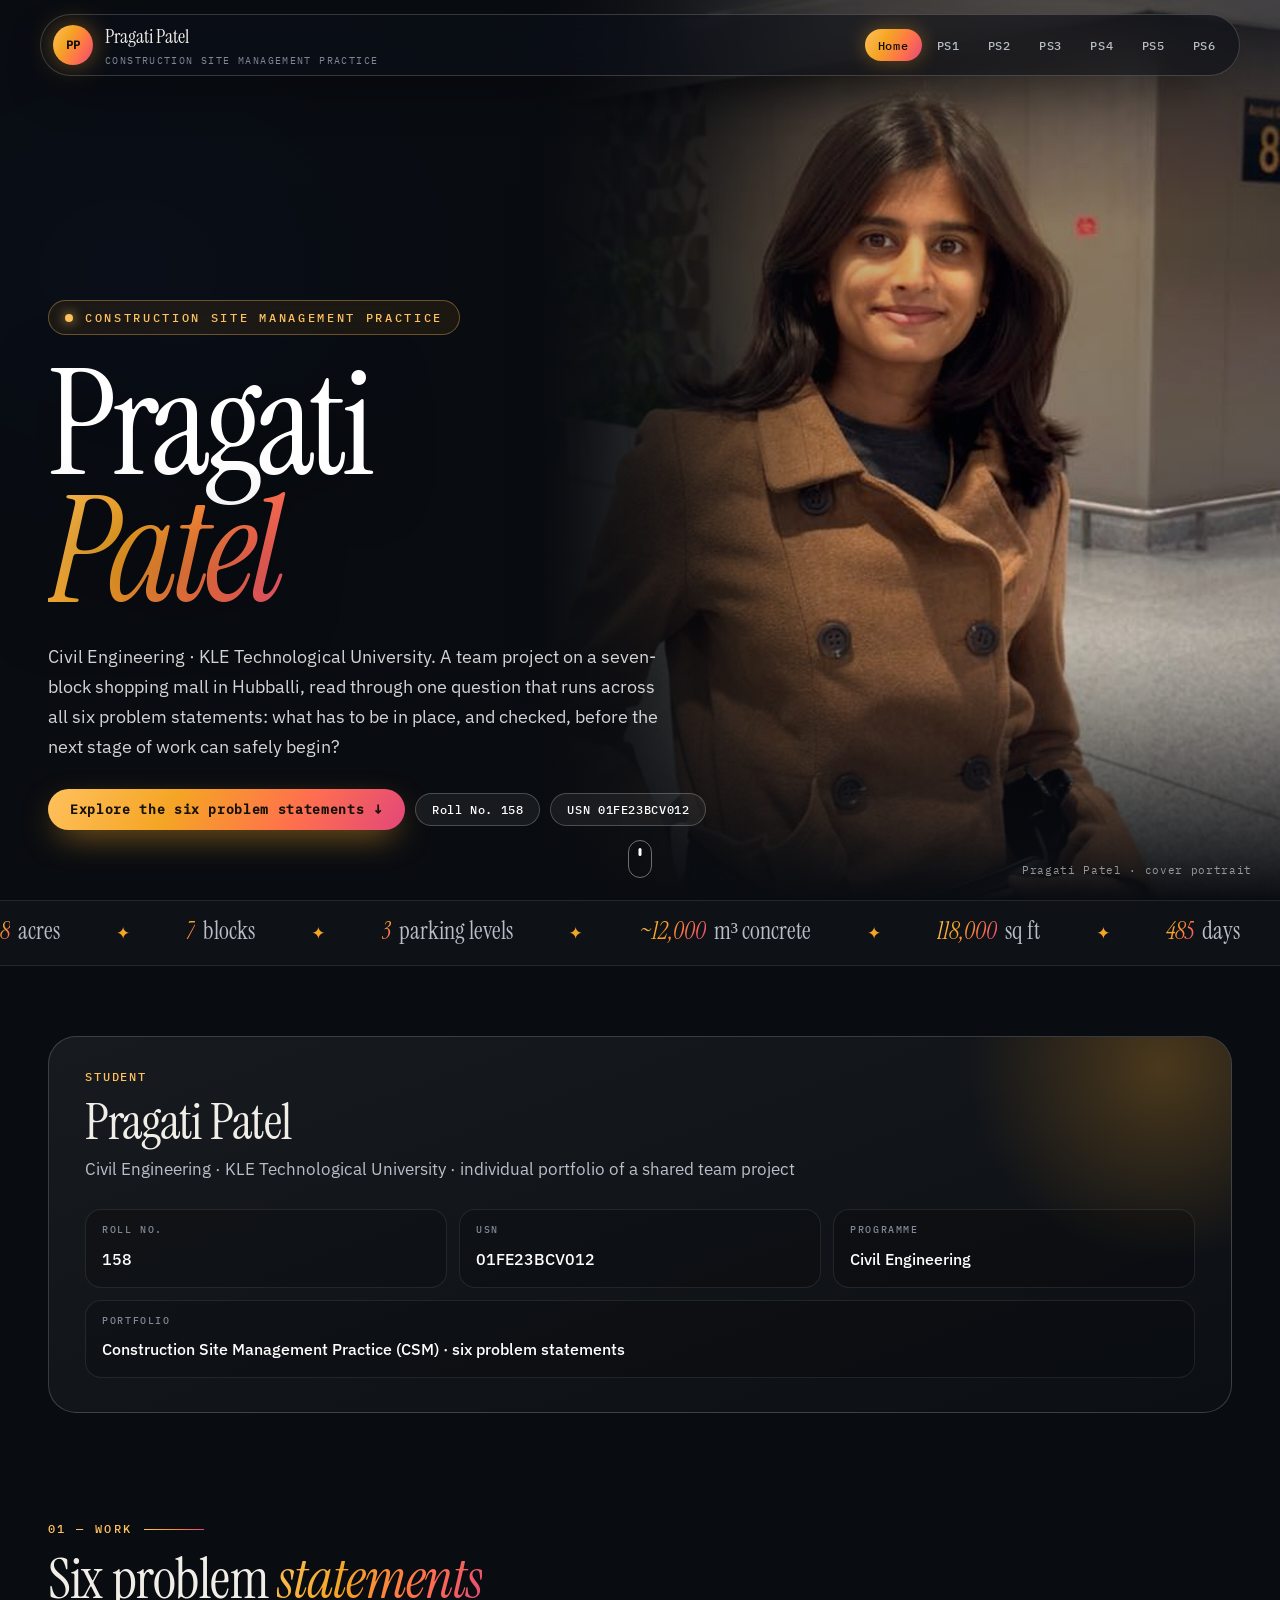
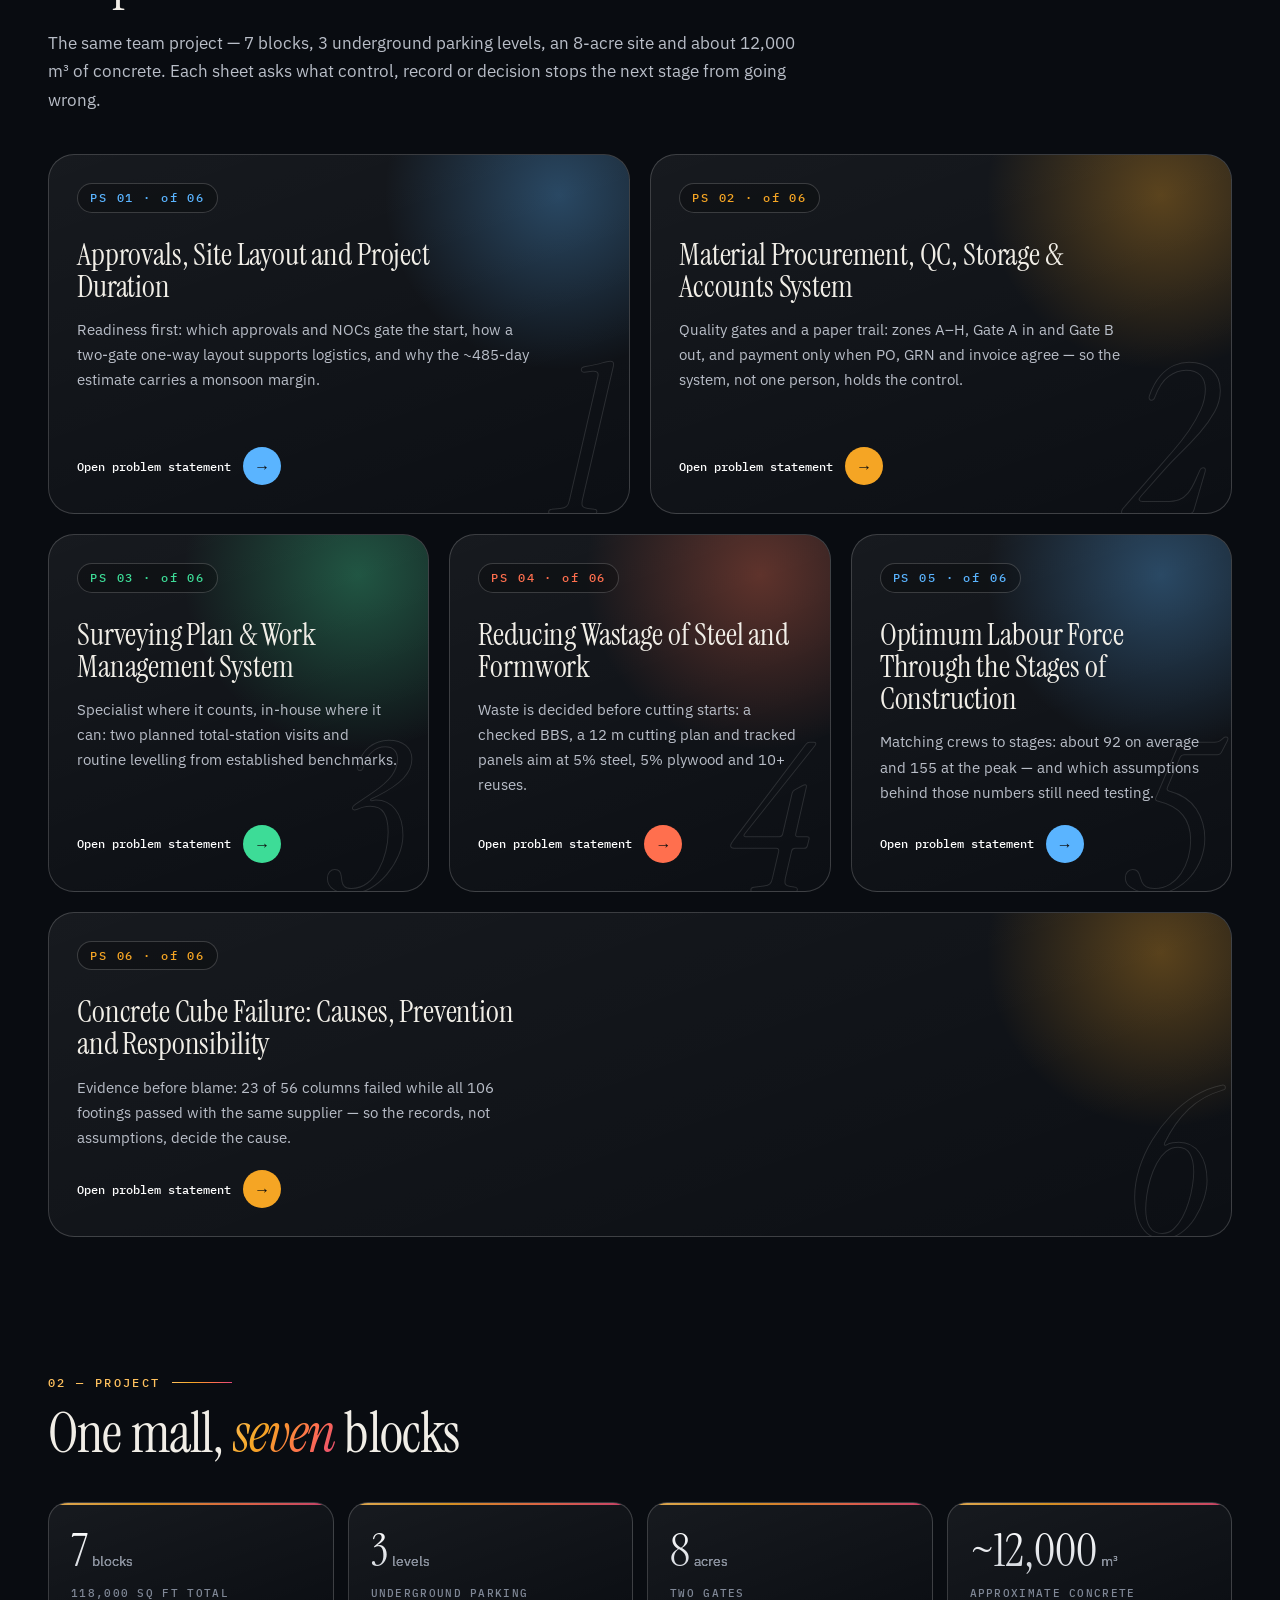
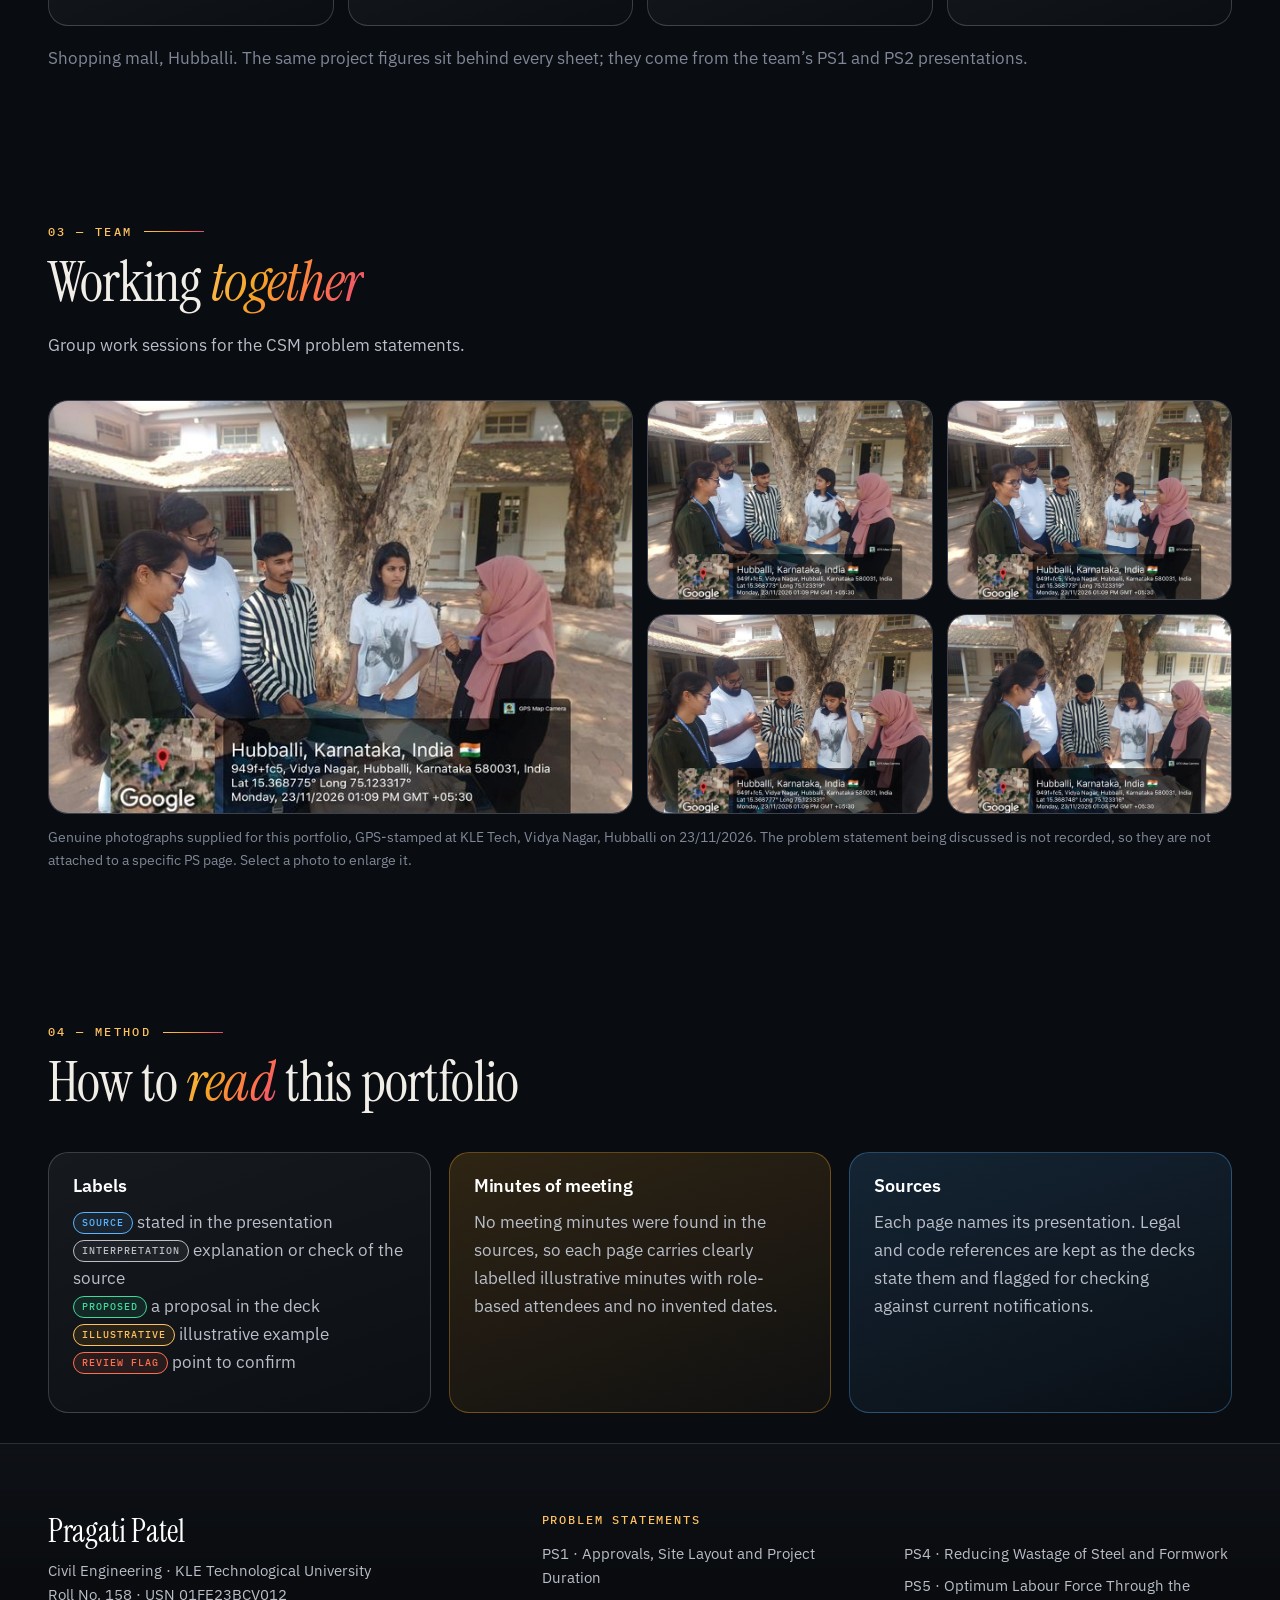
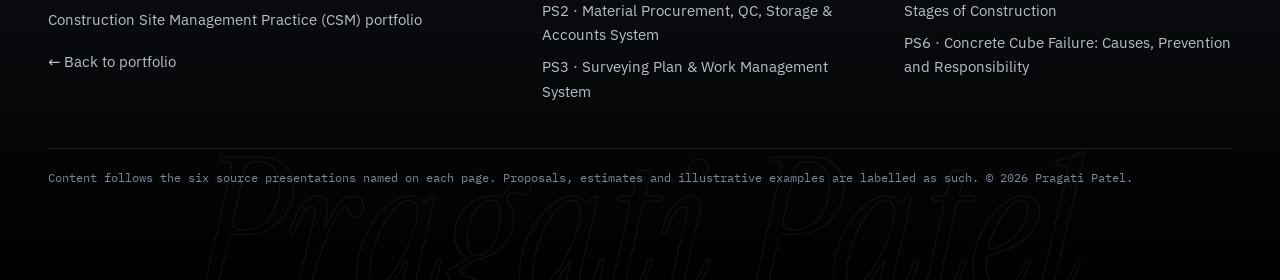
==== index.html @ 866cb183 "Initial commit for Pragati Patel CSM portfolio" ====
<!DOCTYPE html>
<html lang="en">
<head>
<meta charset="utf-8">
<meta name="viewport" content="width=device-width, initial-scale=1">
<title>Pragati Patel — Construction Site Management Practice Portfolio</title>
<meta name="description" content="Construction Site Management Practice (CSM) portfolio of Pragati Patel, Roll No. 158, USN 01FE23BCV012, Civil Engineering, KLE Technological University.">
<meta name="author" content="Pragati Patel">
<meta property="og:title" content="Pragati Patel — Construction Site Management Practice Portfolio">
<meta property="og:description" content="Construction Site Management Practice (CSM) portfolio of Pragati Patel, Roll No. 158, USN 01FE23BCV012, Civil Engineering, KLE Technological University.">
<meta name="theme-color" content="#191C1F">
<link rel="icon" href="assets/icons/favicon.svg" type="image/svg+xml">
<link rel="stylesheet" href="assets/css/main.css">
</head><body>
<a class="skip" href="#main">Skip to content</a>
<div class="progress" aria-hidden="true"></div>
<header class="site-head"><div class="wrap">
  <a class="brand" href="index.html" aria-label="Pragati Patel — portfolio home"><span class="mk">PP</span><span><b>Pragati Patel</b><small>Construction Site Management Practice</small></span></a>
  <button class="menu-btn" aria-expanded="false" aria-controls="site-nav">Menu</button>
  <nav id="site-nav" class="nav" aria-label="Main"><a href="index.html" aria-current="page">Home</a><a href="problem-statements/ps1.html">PS1</a><a href="problem-statements/ps2.html">PS2</a><a href="problem-statements/ps3.html">PS3</a><a href="problem-statements/ps4.html">PS4</a><a href="problem-statements/ps5.html">PS5</a><a href="problem-statements/ps6.html">PS6</a></nav>
</div></header><main id="main"><figure class="hero portrait">
  <picture><source media="(max-width:700px)" srcset="assets/images/hero-cover-sm.jpg"><img src="assets/images/hero-cover.jpg" alt="Portrait of Pragati Patel in a brown double-breasted coat, standing indoors and smiling" fetchpriority="high"></picture>
  <div class="wrap">
    <div class="eyebrow">Construction Site Management Practice</div>
    <h1><span class="l1">Pragati</span><em>Patel</em></h1>
    <p class="lede">Civil Engineering · KLE Technological University. A team project on a seven-block shopping mall in Hubballi, read through one question that runs across all six problem statements: what has to be in place, and checked, before the next stage of work can safely begin?</p>
    <div class="meta"><a class="btn" href="#problems">Explore the six problem statements <span aria-hidden="true">↓</span></a><span class="chip">Roll No. 158</span><span class="chip">USN 01FE23BCV012</span></div>
  </div>
  <figcaption>Pragati Patel · cover portrait</figcaption>
  <span class="scrollcue" aria-hidden="true"></span>
</figure><div class="ticker" aria-hidden="true"><div class="track"><span><b>8</b>acres</span><i>✦</i><span><b>7</b>blocks</span><i>✦</i><span><b>3</b>parking levels</span><i>✦</i><span><b>~12,000</b>m³ concrete</span><i>✦</i><span><b>118,000</b>sq ft</span><i>✦</i><span><b>485</b>days</span><i>✦</i><span><b>155</b>peak workforce</span><i>✦</i><span><b>10+</b>formwork reuses</span><i>✦</i><span><b>8</b>acres</span><i>✦</i><span><b>7</b>blocks</span><i>✦</i><span><b>3</b>parking levels</span><i>✦</i><span><b>~12,000</b>m³ concrete</span><i>✦</i><span><b>118,000</b>sq ft</span><i>✦</i><span><b>485</b>days</span><i>✦</i><span><b>155</b>peak workforce</span><i>✦</i><span><b>10+</b>formwork reuses</span><i>✦</i></div></div><div class="wrap"><div class="idbento solo reveal">
  <div class="idcard"><h4>Student</h4><h2>Pragati Patel</h2><p class="role">Civil Engineering · KLE Technological University · individual portfolio of a shared team project</p>
    <div class="idgrid">
      <div><label>Roll no.</label><span>158</span></div><div><label>USN</label><span>01FE23BCV012</span></div><div><label>Programme</label><span>Civil Engineering</span></div>
      <div class="wide"><label>Portfolio</label><span>Construction Site Management Practice (CSM) · six problem statements</span></div>
    </div></div>
</div><section id="problems"><div class="sec-head reveal"><div class="no">01 — Work</div><div><h2>Six problem <em>statements</em></h2></div><p>The same team project — 7 blocks, 3 underground parking levels, an 8-acre site and about 12,000 m³ of concrete. Each sheet asks what control, record or decision stops the next stage from going wrong.</p></div><div class="ps-grid"><a class="ps-card reveal" href="problem-statements/ps1.html" style="--accent:var(--slate)" data-n="1">
  <span class="n">PS 01 · of 06</span><h3>Approvals, Site Layout and Project Duration</h3><p>Readiness first: which approvals and NOCs gate the start, how a two-gate one-way layout supports logistics, and why the ~485-day estimate carries a monsoon margin.</p>
  <span class="go"><span>Open problem statement</span><span aria-hidden="true">→</span></span></a><a class="ps-card reveal" href="problem-statements/ps2.html" style="--accent:var(--ochre)" data-n="2">
  <span class="n">PS 02 · of 06</span><h3>Material Procurement, QC, Storage & Accounts System</h3><p>Quality gates and a paper trail: zones A–H, Gate A in and Gate B out, and payment only when PO, GRN and invoice agree — so the system, not one person, holds the control.</p>
  <span class="go"><span>Open problem statement</span><span aria-hidden="true">→</span></span></a><a class="ps-card reveal" href="problem-statements/ps3.html" style="--accent:var(--moss)" data-n="3">
  <span class="n">PS 03 · of 06</span><h3>Surveying Plan & Work Management System</h3><p>Specialist where it counts, in-house where it can: two planned total-station visits and routine levelling from established benchmarks.</p>
  <span class="go"><span>Open problem statement</span><span aria-hidden="true">→</span></span></a><a class="ps-card reveal" href="problem-statements/ps4.html" style="--accent:var(--laterite)" data-n="4">
  <span class="n">PS 04 · of 06</span><h3>Reducing Wastage of Steel and Formwork</h3><p>Waste is decided before cutting starts: a checked BBS, a 12 m cutting plan and tracked panels aim at 5% steel, 5% plywood and 10+ reuses.</p>
  <span class="go"><span>Open problem statement</span><span aria-hidden="true">→</span></span></a><a class="ps-card reveal" href="problem-statements/ps5.html" style="--accent:var(--slate)" data-n="5">
  <span class="n">PS 05 · of 06</span><h3>Optimum Labour Force Through the Stages of Construction</h3><p>Matching crews to stages: about 92 on average and 155 at the peak — and which assumptions behind those numbers still need testing.</p>
  <span class="go"><span>Open problem statement</span><span aria-hidden="true">→</span></span></a><a class="ps-card reveal" href="problem-statements/ps6.html" style="--accent:var(--ochre)" data-n="6">
  <span class="n">PS 06 · of 06</span><h3>Concrete Cube Failure: Causes, Prevention and Responsibility</h3><p>Evidence before blame: 23 of 56 columns failed while all 106 footings passed with the same supplier — so the records, not assumptions, decide the cause.</p>
  <span class="go"><span>Open problem statement</span><span aria-hidden="true">→</span></span></a></div></section><section id="project"><div class="sec-head reveal"><div class="no">02 — Project</div><div><h2>One mall, <em>seven</em> blocks</h2></div></div>
<div class="facts"><div><div class="v">7<small>blocks</small></div><div class="l">118,000 sq ft total</div></div><div><div class="v">3<small>levels</small></div><div class="l">Underground parking</div></div><div><div class="v">8<small>acres</small></div><div class="l">Two gates</div></div><div><div class="v">~12,000<small>m³</small></div><div class="l">Approximate concrete</div></div></div>
<p style="margin-top:18px" class="muted">Shopping mall, Hubballi. The same project figures sit behind every sheet; they come from the team’s PS1 and PS2 presentations.</p></section><section id="team"><div class="sec-head reveal"><div class="no">03 — Team</div><div><h2>Working <em>together</em></h2></div><p>Group work sessions for the CSM problem statements.</p></div><div class="gallery reveal"><a href="assets/images/team-discussion-1.jpg" data-lb="Team discussion around a tablet and notes, KLE Tech campus, Hubballi — GPS-stamped 23/11/2026, 01:09 PM"><img src="assets/images/team-discussion-1-sm.jpg" alt="Team discussion around a tablet and notes, KLE Tech campus, Hubballi — GPS-stamped 23/11/2026, 01:09 PM" width="640" height="480"></a><a href="assets/images/team-discussion-2.jpg" data-lb="Team discussion, KLE Tech campus, Hubballi — GPS-stamped 23/11/2026, 01:09 PM"><img src="assets/images/team-discussion-2-sm.jpg" alt="Team discussion, KLE Tech campus, Hubballi — GPS-stamped 23/11/2026, 01:09 PM" width="640" height="480"></a><a href="assets/images/team-discussion-3.jpg" data-lb="Team discussion, KLE Tech campus, Hubballi — GPS-stamped 23/11/2026, 01:09 PM"><img src="assets/images/team-discussion-3-sm.jpg" alt="Team discussion, KLE Tech campus, Hubballi — GPS-stamped 23/11/2026, 01:09 PM" width="640" height="480"></a><a href="assets/images/team-discussion-4.jpg" data-lb="Team member writing notes during the discussion — GPS-stamped 23/11/2026, 01:09 PM"><img src="assets/images/team-discussion-4-sm.jpg" alt="Team member writing notes during the discussion — GPS-stamped 23/11/2026, 01:09 PM" width="640" height="480"></a><a href="assets/images/team-discussion-5.jpg" data-lb="Team reviewing material on the table — GPS-stamped 23/11/2026, 01:08 PM"><img src="assets/images/team-discussion-5-sm.jpg" alt="Team reviewing material on the table — GPS-stamped 23/11/2026, 01:08 PM" width="640" height="480"></a></div>
<p class="small muted" style="margin-top:12px">Genuine photographs supplied for this portfolio, GPS-stamped at KLE Tech, Vidya Nagar, Hubballi on 23/11/2026. The problem statement being discussed is not recorded, so they are not attached to a specific PS page. Select a photo to enlarge it.</p></section><section id="method"><div class="sec-head reveal"><div class="no">04 — Method</div><div><h2>How to <em>read</em> this portfolio</h2></div></div>
<div class="grid g3">
<div class="card "><h3>Labels</h3><p><span class="tag src">Source</span> stated in the presentation<br><span class="tag int">Interpretation</span> explanation or check of the source<br><span class="tag prop">Proposed</span> a proposal in the deck<br><span class="tag ill">Illustrative</span> illustrative example<br><span class="tag flag">Review flag</span> point to confirm</p></div>
<div class="card ochre"><h3>Minutes of meeting</h3><p>No meeting minutes were found in the sources, so each page carries clearly labelled illustrative minutes with role-based attendees and no invented dates.</p></div>
<div class="card slate"><h3>Sources</h3><p>Each page names its presentation. Legal and code references are kept as the decks state them and flagged for checking against current notifications.</p></div>
</div></section></div></main><footer class="site-foot"><div class="wrap">
  <div class="cols">
    <div><b>Pragati Patel</b>Civil Engineering · KLE Technological University<br>Roll No. 158 · USN 01FE23BCV012<br>Construction Site Management Practice (CSM) portfolio<p style="margin-top:14px"><a href="index.html">← Back to portfolio</a></p></div>
    <div><h4>Problem statements</h4><a href="problem-statements/ps1.html">PS1 · Approvals, Site Layout and Project Duration</a><a href="problem-statements/ps2.html">PS2 · Material Procurement, QC, Storage & Accounts System</a><a href="problem-statements/ps3.html">PS3 · Surveying Plan & Work Management System</a></div>
    <div><h4>&nbsp;</h4><a href="problem-statements/ps4.html">PS4 · Reducing Wastage of Steel and Formwork</a><a href="problem-statements/ps5.html">PS5 · Optimum Labour Force Through the Stages of Construction</a><a href="problem-statements/ps6.html">PS6 · Concrete Cube Failure: Causes, Prevention and Responsibility</a></div>
  </div>
  <div class="base">Content follows the six source presentations named on each page. Proposals, estimates and illustrative examples are labelled as such. © <span data-year>2026</span> Pragati Patel.</div>
</div></footer>
<dialog class="lb" id="lb" aria-label="Enlarged image"><button type="button">Close ✕</button><img src="data:," alt=""><p></p></dialog>
<script src="assets/js/main.js" defer></script>
</body></html>
---- assets/css/main.css ----
/* ==========================================================================
   Pragati Patel — CSM portfolio
   "Night pour": deep basalt canvas, molten amber, cyan survey light, glass panels.
   ========================================================================== */
@font-face{font-family:"Instrument Serif";font-style:normal;font-weight:400;font-display:swap;src:url("../fonts/instrument-serif-latin-400-normal.woff2") format("woff2")}
@font-face{font-family:"Instrument Serif";font-style:italic;font-weight:400;font-display:swap;src:url("../fonts/instrument-serif-latin-400-italic.woff2") format("woff2")}
@font-face{font-family:"IBM Plex Sans";font-style:normal;font-weight:400;font-display:swap;src:url("../fonts/ibm-plex-sans-latin-400-normal.woff2") format("woff2")}
@font-face{font-family:"IBM Plex Sans";font-style:italic;font-weight:400;font-display:swap;src:url("../fonts/ibm-plex-sans-latin-400-italic.woff2") format("woff2")}
@font-face{font-family:"IBM Plex Sans";font-style:normal;font-weight:500;font-display:swap;src:url("../fonts/ibm-plex-sans-latin-500-normal.woff2") format("woff2")}
@font-face{font-family:"IBM Plex Sans";font-style:normal;font-weight:600;font-display:swap;src:url("../fonts/ibm-plex-sans-latin-600-normal.woff2") format("woff2")}
@font-face{font-family:"IBM Plex Mono";font-style:normal;font-weight:400;font-display:swap;src:url("../fonts/ibm-plex-mono-latin-400-normal.woff2") format("woff2")}
@font-face{font-family:"IBM Plex Mono";font-style:normal;font-weight:500;font-display:swap;src:url("../fonts/ibm-plex-mono-latin-500-normal.woff2") format("woff2")}

:root{
  --paper:#090C11; --paper-2:#111723; --card:rgba(255,255,255,.035); --card-solid:#121823;
  --line:rgba(255,255,255,.09); --line-2:rgba(255,255,255,.18);
  --ink:#F1EEE7; --ink-2:#B9BEC8; --ink-3:#7F8796;
  --ochre:#F5A524; --ochre-2:#FFC15E; --ochre-bg:rgba(245,165,36,.10);
  --laterite:#FF6F4E; --laterite-bg:rgba(255,111,78,.10);
  --moss:#3DDC97; --moss-bg:rgba(61,220,151,.09);
  --slate:#5AB4FF; --slate-bg:rgba(90,180,255,.09);
  --violet:#A78BFA;
  --basalt:#05070A;
  --grad:linear-gradient(120deg,#FFC15E 0%,#F5A524 35%,#FF6F4E 70%,#E2477A 100%);
  --grad-cool:linear-gradient(120deg,#5AB4FF,#3DDC97);
  --serif:"Instrument Serif",Georgia,"Times New Roman",serif;
  --sans:"IBM Plex Sans",system-ui,-apple-system,"Segoe UI",sans-serif;
  --mono:"IBM Plex Mono",ui-monospace,Consolas,monospace;
  --w:1240px; --r:20px;
}
*{box-sizing:border-box}
html{scroll-behavior:smooth;-webkit-text-size-adjust:100%;background:var(--paper)}
body{margin:0;background:var(--paper);color:var(--ink);font:400 17px/1.65 var(--sans);text-rendering:optimizeLegibility;overflow-x:hidden}
/* ambient light + blueprint grid */
body::before{content:"";position:fixed;inset:0;z-index:-2;pointer-events:none;
  background:
   radial-gradient(900px 600px at 8% -10%,rgba(245,165,36,.16),transparent 60%),
   radial-gradient(800px 600px at 105% 20%,rgba(90,180,255,.13),transparent 60%),
   radial-gradient(700px 500px at 50% 120%,rgba(226,71,122,.10),transparent 60%)}
body::after{content:"";position:fixed;inset:0;z-index:-1;pointer-events:none;opacity:.55;
  background-image:linear-gradient(rgba(255,255,255,.028) 1px,transparent 1px),linear-gradient(90deg,rgba(255,255,255,.028) 1px,transparent 1px);
  background-size:64px 64px;mask-image:radial-gradient(ellipse at 50% 30%,#000 30%,transparent 85%)}
img{max-width:100%;display:block}
a{color:var(--ochre-2);text-underline-offset:3px;text-decoration-thickness:1px}
a:hover{color:#fff}
::selection{background:var(--ochre);color:#111}
:focus-visible{outline:2px solid var(--ochre-2);outline-offset:3px;border-radius:6px}
h1,h2,h3,h4{margin:0;font-weight:400;line-height:1.06}
h2{font-family:var(--serif);font-size:clamp(2.3rem,4.4vw,3.6rem);letter-spacing:-.015em}
h2 em,.grad-text{font-style:italic;background:var(--grad);-webkit-background-clip:text;background-clip:text;color:transparent}
h3{font-family:var(--sans);font-weight:600;font-size:1.1rem;line-height:1.3;letter-spacing:-.005em}
h4{font-family:var(--mono);font-weight:500;font-size:.72rem;letter-spacing:.16em;text-transform:uppercase;color:var(--ochre-2);margin-bottom:12px}
p{margin:0 0 14px}
.wrap{max-width:var(--w);margin:0 auto;padding:0 28px}
.mono{font-family:var(--mono)}
.muted{color:var(--ink-3)}
.small{font-size:.88rem}
.skip{position:absolute;left:-999px;top:8px;background:var(--ochre);color:#111;padding:8px 14px;z-index:99;border-radius:8px}
.skip:focus{left:12px}

/* ---------- header (floating glass pill) ---------- */
.site-head{position:fixed;top:14px;left:0;right:0;z-index:50;pointer-events:none}
.site-head .wrap{display:flex;align-items:center;gap:18px;height:62px;pointer-events:auto;
  background:rgba(12,16,23,.62);backdrop-filter:blur(18px) saturate(1.4);-webkit-backdrop-filter:blur(18px) saturate(1.4);
  border:1px solid var(--line-2);border-radius:999px;max-width:calc(var(--w) - 40px);padding:0 10px 0 12px;box-shadow:0 20px 50px -20px rgba(0,0,0,.7)}
.brand{display:flex;align-items:center;gap:12px;text-decoration:none;color:var(--ink);margin-right:auto}
.brand .mk{width:40px;height:40px;border-radius:50%;background:var(--grad);color:#14100A;display:grid;place-items:center;font:600 .74rem/1 var(--mono);letter-spacing:.04em;box-shadow:0 0 24px rgba(245,165,36,.45)}
.brand b{font:400 1.28rem/1 var(--serif)}
.brand small{display:block;font:400 .62rem/1.2 var(--mono);letter-spacing:.14em;text-transform:uppercase;color:var(--ink-3);margin-top:4px}
.nav{display:flex;gap:2px;align-items:center}
.nav a{font:500 .78rem/1 var(--mono);letter-spacing:.06em;color:var(--ink-2);text-decoration:none;padding:10px 13px;border-radius:999px;transition:background .2s,color .2s}
.nav a:hover{background:rgba(255,255,255,.07);color:#fff}
.nav a[aria-current="page"]{background:var(--grad);color:#14100A;box-shadow:0 0 20px rgba(245,165,36,.35)}
.menu-btn{display:none;border:1px solid var(--line-2);background:rgba(255,255,255,.05);border-radius:999px;padding:10px 16px;font:500 .78rem/1 var(--mono);color:var(--ink);cursor:pointer}
@media (max-width:920px){
  .site-head{top:10px}.site-head .wrap{margin:0 10px;border-radius:22px}
  .brand small{display:none}
  .menu-btn{display:block}
  .nav{position:absolute;left:10px;right:10px;top:70px;background:rgba(12,16,23,.96);backdrop-filter:blur(18px);border:1px solid var(--line-2);border-radius:20px;flex-direction:column;align-items:stretch;padding:12px;display:none}
  .nav.open{display:flex}
  .nav a{padding:13px 14px;font-size:.92rem}
}

/* ---------- home hero ---------- */
.hero{position:relative;min-height:100vh;min-height:100svh;display:flex;align-items:flex-end;color:#fff;overflow:hidden;background:var(--basalt);margin:0}
.hero picture,.hero picture img{position:absolute;inset:0;width:100%;height:100%;object-fit:cover;object-position:50% 35%}
.hero picture img{animation:kenburns 26s ease-in-out infinite alternate;filter:saturate(1.08) contrast(1.05)}
@keyframes kenburns{from{transform:scale(1.04)}to{transform:scale(1.14) translate(-1.5%,-1%)}}
.hero::before{content:"";position:absolute;inset:0;z-index:1;
  background:radial-gradient(1200px 700px at 15% 100%,rgba(9,12,17,.96) 20%,transparent 70%),
             linear-gradient(180deg,rgba(9,12,17,.55) 0%,rgba(9,12,17,.15) 30%,rgba(9,12,17,.75) 75%,var(--paper) 100%)}
.hero::after{content:"";position:absolute;inset:0;z-index:1;mix-blend-mode:soft-light;opacity:.55;
  background:radial-gradient(600px 400px at 80% 25%,rgba(245,165,36,.55),transparent 70%),radial-gradient(500px 400px at 10% 30%,rgba(90,180,255,.35),transparent 70%)}
.hero .wrap{position:relative;z-index:2;width:100%;padding-top:140px;padding-bottom:70px}
.hero .eyebrow{font:500 .76rem/1.4 var(--mono);letter-spacing:.22em;text-transform:uppercase;color:var(--ochre-2);display:inline-flex;align-items:center;gap:12px;
  padding:8px 16px;border:1px solid rgba(255,193,94,.35);border-radius:999px;background:rgba(245,165,36,.08);backdrop-filter:blur(8px)}
.hero .eyebrow::before{content:"";width:8px;height:8px;border-radius:50%;background:var(--ochre-2);box-shadow:0 0 12px var(--ochre-2);animation:pulse 2s infinite}
@keyframes pulse{50%{opacity:.35}}
.hero h1{font-family:var(--serif);font-size:clamp(3.8rem,11.5vw,10.5rem);line-height:.86;letter-spacing:-.035em;margin:26px 0 26px;text-shadow:0 10px 60px rgba(0,0,0,.5)}
.hero h1 .l1{display:block}
.hero h1 em{font-style:italic;background:var(--grad);-webkit-background-clip:text;background-clip:text;color:transparent;padding-right:.08em}
.hero .lede{max-width:620px;font-size:1.14rem;color:rgba(255,255,255,.82)}
.hero .meta{display:flex;flex-wrap:wrap;gap:10px;margin-top:28px;align-items:center}
.chip{display:inline-flex;align-items:center;gap:8px;border:1px solid rgba(255,255,255,.22);background:rgba(255,255,255,.06);backdrop-filter:blur(10px);border-radius:999px;padding:9px 16px;font:500 .78rem/1 var(--mono);letter-spacing:.05em;color:#fff}
.btn{display:inline-flex;align-items:center;gap:10px;border-radius:999px;padding:14px 22px;font:600 .82rem/1 var(--mono);letter-spacing:.05em;text-decoration:none;color:#14100A;background:var(--grad);box-shadow:0 12px 34px -10px rgba(245,165,36,.7);transition:transform .2s,box-shadow .2s}
.btn:hover{transform:translateY(-2px);box-shadow:0 18px 40px -10px rgba(245,165,36,.85);color:#14100A}
.hero figcaption{position:absolute;right:28px;bottom:22px;z-index:3;font:400 .7rem/1.3 var(--mono);color:rgba(255,255,255,.55);letter-spacing:.06em}
.scrollcue{position:absolute;left:50%;bottom:22px;z-index:3;width:24px;height:38px;border:1.5px solid rgba(255,255,255,.4);border-radius:14px;transform:translateX(-50%)}
.scrollcue::after{content:"";position:absolute;left:50%;top:7px;width:3px;height:8px;border-radius:2px;background:#fff;transform:translateX(-50%);animation:cue 1.8s infinite}
@keyframes cue{0%{opacity:0;top:6px}40%{opacity:1}100%{opacity:0;top:20px}}
@media (max-width:700px){.hero figcaption{left:28px;right:auto}.scrollcue{display:none}}

/* ---------- ticker ---------- */
.ticker{border-top:1px solid var(--line);border-bottom:1px solid var(--line);background:rgba(255,255,255,.02);overflow:hidden;white-space:nowrap}
.ticker .track{display:inline-flex;gap:56px;padding:18px 0;animation:tick 38s linear infinite}
.ticker span{font:400 1.5rem/1 var(--serif);color:var(--ink-2)}
.ticker span b{font-style:italic;font-weight:400;background:var(--grad);-webkit-background-clip:text;background-clip:text;color:transparent;margin-right:8px}
.ticker i{color:var(--ochre);font-style:normal}
@keyframes tick{to{transform:translateX(-50%)}}

/* ---------- identity bento ---------- */
.idbento{display:grid;grid-template-columns:340px 1fr;gap:20px;margin-top:70px}
.idphoto{position:relative;border-radius:28px;overflow:hidden;border:1px solid var(--line-2);aspect-ratio:1/1.08;background:#0d1a33}
.idphoto img{width:100%;height:100%;object-fit:cover;object-position:50% 30%}
.idphoto::after{content:"";position:absolute;inset:0;background:linear-gradient(180deg,transparent 55%,rgba(9,12,17,.85))}
.idphoto span{position:absolute;left:18px;bottom:16px;z-index:2;font:500 .7rem/1.2 var(--mono);letter-spacing:.14em;text-transform:uppercase;color:var(--ochre-2)}
.idcard{border-radius:28px;border:1px solid var(--line-2);background:linear-gradient(160deg,rgba(255,255,255,.06),rgba(255,255,255,.015));padding:34px 36px;position:relative;overflow:hidden}
.idcard::before{content:"";position:absolute;width:420px;height:420px;right:-140px;top:-180px;border-radius:50%;background:radial-gradient(circle,rgba(245,165,36,.25),transparent 65%)}
.idcard h2{font-size:clamp(2.2rem,4vw,3.4rem);margin-bottom:6px;position:relative}
.idcard .role{color:var(--ink-2);font-size:1.06rem;margin-bottom:26px;position:relative}
.idgrid{display:grid;grid-template-columns:repeat(3,1fr);gap:12px;position:relative}
.idgrid div{border:1px solid var(--line);border-radius:16px;padding:14px 16px;background:rgba(0,0,0,.18)}
.idgrid label{display:block;font:500 .64rem/1.2 var(--mono);letter-spacing:.16em;text-transform:uppercase;color:var(--ink-3);margin-bottom:8px}
.idgrid span{font:500 1.02rem/1.3 var(--sans);color:#fff}
.idgrid .wide{grid-column:span 3}
@media (max-width:900px){.idbento{grid-template-columns:1fr}.idphoto{max-width:340px;aspect-ratio:1/1}}
@media (max-width:560px){.idgrid{grid-template-columns:1fr 1fr}.idgrid .wide{grid-column:span 2}.idcard{padding:26px 22px}}

/* ---------- sections ---------- */
section{padding:110px 0 30px;position:relative}
.sec-head{display:grid;grid-template-columns:1fr;gap:14px;margin-bottom:40px;max-width:900px}
.sec-head .no{display:inline-flex;align-items:center;gap:12px;font:500 .74rem/1 var(--mono);letter-spacing:.2em;color:var(--ochre-2);text-transform:uppercase}
.sec-head .no::after{content:"";width:60px;height:1px;background:var(--grad)}
.sec-head p{color:var(--ink-2);max-width:760px;margin:6px 0 0;font-size:1.08rem}
@media (max-width:700px){section{padding:80px 0 10px}}

/* ---------- PS index cards ---------- */
.ps-grid{display:grid;grid-template-columns:repeat(6,1fr);gap:20px}
.ps-grid .ps-card:nth-child(1),.ps-grid .ps-card:nth-child(2){grid-column:span 3;min-height:360px}
.ps-grid .ps-card{grid-column:span 2}
@media (max-width:980px){.ps-grid{grid-template-columns:repeat(2,1fr)}.ps-grid .ps-card,.ps-grid .ps-card:nth-child(1),.ps-grid .ps-card:nth-child(2){grid-column:span 1;min-height:320px}}
@media (max-width:620px){.ps-grid{grid-template-columns:1fr}}
.ps-card{--accent:var(--ochre);position:relative;isolation:isolate;display:flex;flex-direction:column;border-radius:26px;padding:28px;text-decoration:none;color:var(--ink);min-height:330px;overflow:hidden;
  background:linear-gradient(160deg,rgba(255,255,255,.06),rgba(255,255,255,.015));border:1px solid var(--line-2);
  transition:transform .35s cubic-bezier(.2,.8,.2,1),border-color .3s,box-shadow .35s}
.ps-card::before{content:"";position:absolute;z-index:-1;width:380px;height:380px;right:-120px;top:-150px;border-radius:50%;background:radial-gradient(circle,var(--accent),transparent 65%);opacity:.32;transition:opacity .35s,transform .5s}
.ps-card::after{content:attr(data-n);position:absolute;z-index:-1;right:18px;bottom:-34px;font:italic 400 13rem/1 var(--serif);color:transparent;-webkit-text-stroke:1px rgba(255,255,255,.12)}
.ps-card:hover{transform:translateY(-6px);border-color:var(--accent);box-shadow:0 30px 60px -30px var(--accent)}
.ps-card:hover::before{opacity:.55;transform:scale(1.15)}
.ps-card .n{font:500 .72rem/1 var(--mono);letter-spacing:.16em;color:var(--accent);display:inline-flex;align-items:center;gap:10px;padding:8px 12px;border-radius:999px;background:rgba(0,0,0,.25);border:1px solid var(--line-2);align-self:flex-start}
.ps-card .k{display:none}
.ps-card h3{font:400 clamp(1.7rem,2.4vw,2.2rem)/1.05 var(--serif);margin:26px 0 14px;max-width:440px}
.ps-card p{color:var(--ink-2);font-size:.95rem;margin-bottom:20px;max-width:460px}
.ps-card .go{margin-top:auto;font:500 .78rem/1 var(--mono);color:#fff;display:inline-flex;gap:12px;align-items:center}
.ps-card .go span:last-child{width:38px;height:38px;border-radius:50%;display:grid;place-items:center;background:var(--accent);color:#111;font-size:1rem;transition:transform .3s}
.ps-card:hover .go span:last-child{transform:translateX(6px) rotate(-45deg)}
.ps-card .bar{display:none}

/* ---------- PS page header ---------- */
.ps-hero{position:relative;overflow:hidden;padding:170px 0 80px;border-bottom:1px solid var(--line)}
.ps-hero::before{content:attr(data-n);position:absolute;right:-2vw;top:40px;font:italic 400 min(46vw,560px)/0.9 var(--serif);color:transparent;-webkit-text-stroke:1.5px rgba(255,193,94,.18);pointer-events:none}
.ps-hero::after{content:"";position:absolute;width:700px;height:700px;left:-200px;top:-260px;border-radius:50%;background:radial-gradient(circle,var(--accent,var(--ochre)),transparent 62%);opacity:.22;pointer-events:none}
.ps-hero .wrap{position:relative;z-index:1}
.ps-hero .crumb{font:500 .74rem/1.4 var(--mono);letter-spacing:.08em;color:var(--ink-3)}
.ps-hero .crumb a{color:var(--ink-2);text-decoration:none}.ps-hero .crumb a:hover{color:var(--ochre-2)}
.ps-hero .kick{display:inline-flex;font:500 .74rem/1 var(--mono);letter-spacing:.2em;text-transform:uppercase;color:#14100A;background:var(--grad);border-radius:999px;padding:9px 14px;margin:30px 0 22px}
.ps-hero h1{font-family:var(--serif);font-size:clamp(2.8rem,6.6vw,5.8rem);line-height:.95;max-width:980px;letter-spacing:-.025em}
.ps-hero .sub{max-width:720px;color:var(--ink-2);font-size:1.14rem;margin:24px 0 0}
.ps-hero .src{display:inline-flex;gap:10px;align-items:center;margin-top:28px;border:1px solid var(--line-2);background:rgba(255,255,255,.04);border-radius:999px;padding:9px 16px;font:400 .76rem/1.3 var(--mono);color:var(--ink-2);flex-wrap:wrap;overflow-wrap:anywhere;max-width:100%}
.ps-hero .src b{color:var(--ochre-2);font-weight:500}

.ps-layout{display:grid;grid-template-columns:230px 1fr;gap:56px}
.ps-layout>*{min-width:0}
.toc{position:sticky;top:100px;align-self:start;padding:60px 0 0}
.toc h4{color:var(--ink-3)}
.toc a{display:flex;align-items:center;gap:10px;font:400 .88rem/1.3 var(--sans);color:var(--ink-3);text-decoration:none;padding:9px 0}
.toc a::before{content:"";width:14px;height:1px;background:var(--line-2);transition:width .25s,background .25s}
.toc a:hover,.toc a.on{color:#fff}
.toc a:hover::before,.toc a.on::before{width:30px;background:var(--grad)}
.ps-main section{padding:70px 0 10px}
.ps-main section + section{border-top:1px solid var(--line)}
@media (max-width:980px){.ps-layout{grid-template-columns:1fr;gap:0}.toc{position:static;padding:30px 0 0;display:flex;flex-wrap:wrap;gap:8px}.toc h4{width:100%;margin-bottom:4px}.toc a{border:1px solid var(--line-2);border-radius:999px;padding:7px 14px;background:rgba(255,255,255,.03)}.toc a::before{display:none}}
@media (max-width:560px){.ps-hero{padding:130px 0 56px}}

/* ---------- content blocks ---------- */
.lead{font-size:1.22rem;line-height:1.55;color:var(--ink);max-width:860px;font-weight:400}
.grid{display:grid;gap:18px}
.g2{grid-template-columns:repeat(2,1fr)}.g3{grid-template-columns:repeat(3,1fr)}.g4{grid-template-columns:repeat(4,1fr)}
@media (max-width:900px){.g3,.g4{grid-template-columns:repeat(2,1fr)}}
@media (max-width:620px){.g2,.g3,.g4{grid-template-columns:1fr}}
.grid>*{min-width:0}
.card{position:relative;background:linear-gradient(160deg,rgba(255,255,255,.055),rgba(255,255,255,.015));border:1px solid var(--line-2);border-radius:var(--r);padding:22px 24px;overflow:hidden;transition:border-color .3s,transform .3s}
.card:hover{border-color:rgba(255,255,255,.28)}
.card h3{margin-bottom:10px;color:#fff}
.card ul{margin:0;padding-left:0;list-style:none}
.card li,ul.tight li{position:relative;padding-left:20px;margin:7px 0;color:var(--ink-2)}
.card li::before,ul.tight li::before{content:"";position:absolute;left:2px;top:.68em;width:7px;height:7px;border-radius:2px;transform:rotate(45deg);background:var(--dot,var(--ochre))}
ul.tight{margin:0;padding-left:0;list-style:none}
.card.ochre{--dot:var(--ochre);background:linear-gradient(160deg,rgba(245,165,36,.16),rgba(245,165,36,.03));border-color:rgba(245,165,36,.35)}
.card.moss{--dot:var(--moss);background:linear-gradient(160deg,rgba(61,220,151,.14),rgba(61,220,151,.02));border-color:rgba(61,220,151,.32)}
.card.laterite{--dot:var(--laterite);background:linear-gradient(160deg,rgba(255,111,78,.15),rgba(255,111,78,.02));border-color:rgba(255,111,78,.35)}
.card.slate{--dot:var(--slate);background:linear-gradient(160deg,rgba(90,180,255,.15),rgba(90,180,255,.02));border-color:rgba(90,180,255,.33)}
.card.ink{background:#000;border-color:var(--line-2)}
.card p{color:var(--ink-2)}

.facts{display:grid;grid-template-columns:repeat(4,1fr);gap:14px}
.facts>div{position:relative;padding:24px 22px;border-radius:var(--r);border:1px solid var(--line-2);background:linear-gradient(160deg,rgba(255,255,255,.06),rgba(255,255,255,.01));overflow:hidden}
.facts>div::after{content:"";position:absolute;left:0;right:0;top:0;height:2px;background:var(--grad);opacity:.85}
.facts .v{font:400 clamp(2.2rem,3.6vw,3.2rem)/1 var(--serif);background:linear-gradient(180deg,#fff,#cfd3da);-webkit-background-clip:text;background-clip:text;color:transparent}
.facts .v small{font:400 .9rem var(--sans);color:var(--ink-3);-webkit-text-fill-color:var(--ink-3);margin-left:4px}
.facts .l{font:500 .68rem/1.4 var(--mono);letter-spacing:.12em;text-transform:uppercase;color:var(--ink-3);margin-top:12px}
@media (max-width:820px){.facts{grid-template-columns:repeat(2,1fr)}}
@media (max-width:560px){.facts .v{font-size:2rem}}

.tbl{overflow-x:auto;border:1px solid var(--line-2);border-radius:var(--r);background:rgba(255,255,255,.025);-webkit-overflow-scrolling:touch}
table{border-collapse:collapse;width:100%;font-size:.93rem}
th,td{text-align:left;padding:13px 16px;border-bottom:1px solid var(--line);vertical-align:top;color:var(--ink-2)}
td:first-child{color:var(--ink)}
th{font:500 .68rem/1.3 var(--mono);letter-spacing:.12em;text-transform:uppercase;color:var(--ochre-2);background:rgba(255,255,255,.04)}
tbody tr{transition:background .2s}
tbody tr:hover{background:rgba(255,255,255,.035)}
tr:last-child td{border-bottom:0}
td.r,th.r{text-align:right;font-variant-numeric:tabular-nums}
tr.tot td{font-weight:600;color:#fff;background:linear-gradient(90deg,rgba(245,165,36,.16),rgba(245,165,36,.04))}
caption{caption-side:bottom;text-align:left;font:400 .76rem/1.4 var(--mono);color:var(--ink-3);padding:12px 16px;border-top:1px solid var(--line)}

.tag{display:inline-block;font:500 .62rem/1 var(--mono);letter-spacing:.1em;text-transform:uppercase;padding:5px 8px;border-radius:999px;vertical-align:2px;white-space:nowrap;border:1px solid currentColor}
.tag.src{color:var(--slate);background:var(--slate-bg)}
.tag.int{color:var(--ink-2);background:rgba(255,255,255,.05)}
.tag.prop{color:var(--moss);background:var(--moss-bg)}
.tag.ill{color:var(--ochre-2);background:var(--ochre-bg)}
.tag.flag{color:var(--laterite);background:var(--laterite-bg)}

.flagbox,.note{position:relative;border-radius:var(--r);padding:18px 22px 18px 58px;margin:18px 0;border:1px solid}
.flagbox{background:linear-gradient(120deg,rgba(255,111,78,.14),rgba(255,111,78,.03));border-color:rgba(255,111,78,.35);color:var(--ink-2)}
.flagbox::before{content:"!";position:absolute;left:18px;top:17px;width:26px;height:26px;border-radius:50%;background:var(--laterite);color:#111;display:grid;place-items:center;font:700 .9rem var(--mono)}
.flagbox b{color:var(--laterite)}
.note{background:linear-gradient(120deg,rgba(90,180,255,.12),rgba(90,180,255,.02));border-color:rgba(90,180,255,.3);color:var(--ink-2)}
.note::before{content:"i";position:absolute;left:18px;top:17px;width:26px;height:26px;border-radius:50%;background:var(--slate);color:#111;display:grid;place-items:center;font:700 .9rem var(--mono)}
.note b{color:#fff}
.formula{position:relative;font:500 1.02rem/1.5 var(--mono);background:#000;color:var(--ochre-2);border-radius:16px;padding:18px 22px;margin:14px 0;overflow-x:auto;border:1px solid rgba(245,165,36,.35);box-shadow:inset 0 0 40px rgba(245,165,36,.07),0 0 0 4px rgba(245,165,36,.05)}

.steps{counter-reset:s;list-style:none;margin:0;padding:0;display:grid;gap:12px;position:relative}
.steps::before{content:"";position:absolute;left:31px;top:20px;bottom:20px;width:1px;background:linear-gradient(180deg,var(--ochre),transparent)}
.steps li{counter-increment:s;position:relative;display:grid;grid-template-columns:44px 1fr;gap:18px;align-items:start;background:linear-gradient(160deg,rgba(255,255,255,.05),rgba(255,255,255,.01));border:1px solid var(--line-2);border-radius:18px;padding:16px 18px;color:var(--ink-2)}
.steps li::before{content:counter(s,decimal-leading-zero);font:600 .78rem/1 var(--mono);color:#14100A;background:var(--grad);border-radius:50%;width:36px;height:36px;display:grid;place-items:center;box-shadow:0 0 18px rgba(245,165,36,.45)}
.steps b{display:block;margin-bottom:3px;color:#fff;font-weight:600}

figure.viz{margin:18px 0;background:linear-gradient(160deg,rgba(255,255,255,.05),rgba(255,255,255,.01));border:1px solid var(--line-2);border-radius:var(--r);padding:22px}
figure.viz svg{width:100%;height:auto;display:block}
figure.viz figcaption{font:400 .76rem/1.5 var(--mono);color:var(--ink-3);margin-top:14px;padding-top:12px;border-top:1px solid var(--line)}

/* ---------- MoM ---------- */
.mom{border-radius:24px;overflow:hidden;border:1px solid rgba(245,165,36,.4);background:linear-gradient(170deg,rgba(245,165,36,.08),rgba(255,255,255,.015) 40%);box-shadow:0 40px 80px -50px rgba(245,165,36,.5)}
.mom-top{padding:22px 26px;display:flex;justify-content:space-between;gap:14px;flex-wrap:wrap;align-items:center;border-bottom:1px solid var(--line-2);background:rgba(0,0,0,.25)}
.mom-top b{font:400 1.6rem/1.1 var(--serif);color:#fff}
.mom-top .lbl{font:500 .66rem/1.3 var(--mono);letter-spacing:.1em;text-transform:uppercase;background:var(--grad);color:#14100A;padding:7px 12px;border-radius:999px}
.mom-body{padding:24px 26px;display:grid;gap:22px}
.mom-body>*,.mom-body .grid>*{min-width:0}
.mom dl{display:grid;grid-template-columns:150px 1fr;gap:8px 16px;margin:0;font-size:.95rem;padding:16px 18px;border-radius:16px;background:rgba(0,0,0,.22);border:1px solid var(--line)}
.mom dt{font:500 .7rem/1.7 var(--mono);letter-spacing:.1em;text-transform:uppercase;color:var(--ink-3)}
.mom dd{margin:0;color:var(--ink)}
@media (max-width:560px){.mom dl{grid-template-columns:1fr}.mom dd{margin-bottom:8px}}

/* ---------- gallery (bento) + lightbox ---------- */
.gallery{display:grid;grid-template-columns:repeat(4,1fr);grid-auto-rows:200px;gap:14px}
.gallery a{position:relative;display:block;border-radius:20px;overflow:hidden;border:1px solid var(--line-2);background:var(--paper-2)}
.gallery a:first-child{grid-column:span 2;grid-row:span 2}
.gallery a::after{content:"↗";position:absolute;right:12px;top:12px;width:34px;height:34px;border-radius:50%;display:grid;place-items:center;background:rgba(0,0,0,.5);backdrop-filter:blur(6px);color:#fff;opacity:0;transition:opacity .3s}
.gallery a:hover::after{opacity:1}
.gallery img{width:100%;height:100%;object-fit:cover;object-position:50% 30%;transition:transform .6s cubic-bezier(.2,.8,.2,1),filter .4s;filter:saturate(.9)}
.gallery a:hover img{transform:scale(1.06);filter:saturate(1.1)}
@media (max-width:900px){.gallery{grid-template-columns:repeat(2,1fr);grid-auto-rows:170px}}
dialog.lb{border:0;padding:0;background:transparent;max-width:min(1200px,94vw);max-height:92vh}
dialog.lb::backdrop{background:rgba(5,7,10,.9);backdrop-filter:blur(6px)}
dialog.lb img{max-height:84vh;width:auto;margin:0 auto;border-radius:14px}
dialog.lb p{color:#ddd;font:400 .8rem/1.4 var(--mono);text-align:center;margin:12px 0 0}
dialog.lb button{position:absolute;top:10px;right:10px;background:var(--grad);border:0;border-radius:999px;padding:9px 16px;font:600 .8rem var(--mono);cursor:pointer;color:#14100A}

/* ---------- pager + footer ---------- */
.pager{display:grid;grid-template-columns:1fr 1fr;gap:18px;padding:70px 28px 90px}
.pager a{position:relative;display:block;border:1px solid var(--line-2);border-radius:24px;padding:24px 26px;text-decoration:none;color:var(--ink);background:linear-gradient(160deg,rgba(255,255,255,.06),rgba(255,255,255,.01));overflow:hidden;transition:transform .3s,border-color .3s}
.pager a:hover{transform:translateY(-3px);border-color:var(--ochre)}
.pager small{display:block;font:500 .68rem/1 var(--mono);letter-spacing:.16em;text-transform:uppercase;color:var(--ochre-2);margin-bottom:10px}
.pager span{font:400 1.55rem/1.1 var(--serif)}
.pager .nx{text-align:right}
@media (max-width:620px){.pager{grid-template-columns:1fr}.pager .nx{text-align:left}}
.site-foot{position:relative;overflow:hidden;border-top:1px solid var(--line-2);background:linear-gradient(180deg,rgba(255,255,255,.02),#000);color:var(--ink-2);padding:70px 0 34px;font-size:.92rem}
.site-foot::before{content:"Pragati Patel";position:absolute;left:50%;bottom:-0.24em;transform:translateX(-50%);white-space:nowrap;font:italic 400 clamp(5rem,15vw,15rem)/1 var(--serif);color:transparent;-webkit-text-stroke:1px rgba(255,255,255,.07);pointer-events:none}
.site-foot .cols{position:relative;display:grid;grid-template-columns:1.4fr 1fr 1fr;gap:34px}
.site-foot b{font:400 2rem/1.1 var(--serif);color:#fff;display:block;margin-bottom:10px}
.site-foot a{color:var(--ink-2);text-decoration:none;display:block;padding:4px 0}
.site-foot a:hover{color:var(--ochre-2)}
.site-foot .base{position:relative;border-top:1px solid var(--line);margin-top:40px;padding-top:20px;font:400 .72rem/1.5 var(--mono);color:var(--ink-3);margin-bottom:60px}
@media (max-width:760px){.site-foot .cols{grid-template-columns:1fr}}

/* ---------- motion ---------- */
.reveal{opacity:0;transform:translateY(24px);transition:opacity .8s cubic-bezier(.2,.8,.2,1),transform .8s cubic-bezier(.2,.8,.2,1)}
.reveal.in{opacity:1;transform:none}
.hero .wrap>*{animation:rise 1s cubic-bezier(.2,.8,.2,1) both}
.hero .wrap>*:nth-child(2){animation-delay:.12s}.hero .wrap>*:nth-child(3){animation-delay:.24s}.hero .wrap>*:nth-child(4){animation-delay:.36s}
@keyframes rise{from{opacity:0;transform:translateY(30px)}to{opacity:1;transform:none}}
.progress{position:fixed;left:0;top:0;height:3px;width:0;background:var(--grad);z-index:60;box-shadow:0 0 12px rgba(245,165,36,.8)}
@media (prefers-reduced-motion:reduce){*{animation:none!important;transition:none!important}.reveal{opacity:1;transform:none}html{scroll-behavior:auto}}
@media print{body{background:#fff;color:#000}.site-head,.toc,.pager,.menu-btn,.progress{display:none}.ps-layout{display:block}body::before,body::after{display:none}.reveal{opacity:1;transform:none}}
p,li,td,dd{overflow-wrap:break-word}
.note .mono{overflow-wrap:anywhere;word-break:break-word}
.ps-grid .ps-card:nth-child(6){grid-column:span 6;min-height:260px}
@media (max-width:980px){.ps-grid .ps-card:nth-child(6){grid-column:span 2}}
@media (max-width:620px){.ps-grid .ps-card:nth-child(6){grid-column:span 1}}
@media (max-width:560px){.idgrid div:nth-child(3){grid-column:span 2}.hero figcaption{position:relative;left:auto;bottom:auto;display:block;padding:0 28px 26px;z-index:3}}
/* Pragati: portrait cover — photo sits on the right, text stays on the dark left */
.hero.portrait{background:var(--basalt)}
.hero.portrait picture{left:auto;width:58%}
.hero.portrait picture img{object-position:50% 22%;animation-duration:30s}
.hero.portrait::before{background:linear-gradient(90deg,var(--paper) 0%,rgba(9,12,17,.92) 38%,rgba(9,12,17,.35) 60%,rgba(9,12,17,.1) 80%),linear-gradient(180deg,rgba(9,12,17,.5) 0%,transparent 25%,transparent 70%,var(--paper) 100%)}
.idbento.solo{grid-template-columns:1fr}
@media (max-width:900px){
  .hero.portrait picture{width:100%;height:72%;bottom:auto}
  .hero.portrait::before{background:linear-gradient(180deg,rgba(9,12,17,.35) 0%,transparent 20%,rgba(9,12,17,.4) 45%,rgba(9,12,17,.95) 68%,var(--paper) 100%)}
}
.hero.portrait picture{-webkit-mask-image:linear-gradient(90deg,transparent 0%,#000 40%);mask-image:linear-gradient(90deg,transparent 0%,#000 40%)}
@media (max-width:900px){
  .hero.portrait{display:block;min-height:0}
  .hero.portrait picture{position:relative;display:block;width:100%;height:62vh;min-height:380px;-webkit-mask-image:linear-gradient(180deg,#000 55%,transparent 100%);mask-image:linear-gradient(180deg,#000 55%,transparent 100%)}
  .hero.portrait picture img{position:absolute;inset:0;object-position:50% 20%}
  .hero.portrait::before{display:none}
  .hero.portrait .wrap{padding-top:0;margin-top:-90px;padding-bottom:40px}
  .hero.portrait figcaption{position:relative;left:auto;right:auto;bottom:auto;padding:0 28px 26px}
}
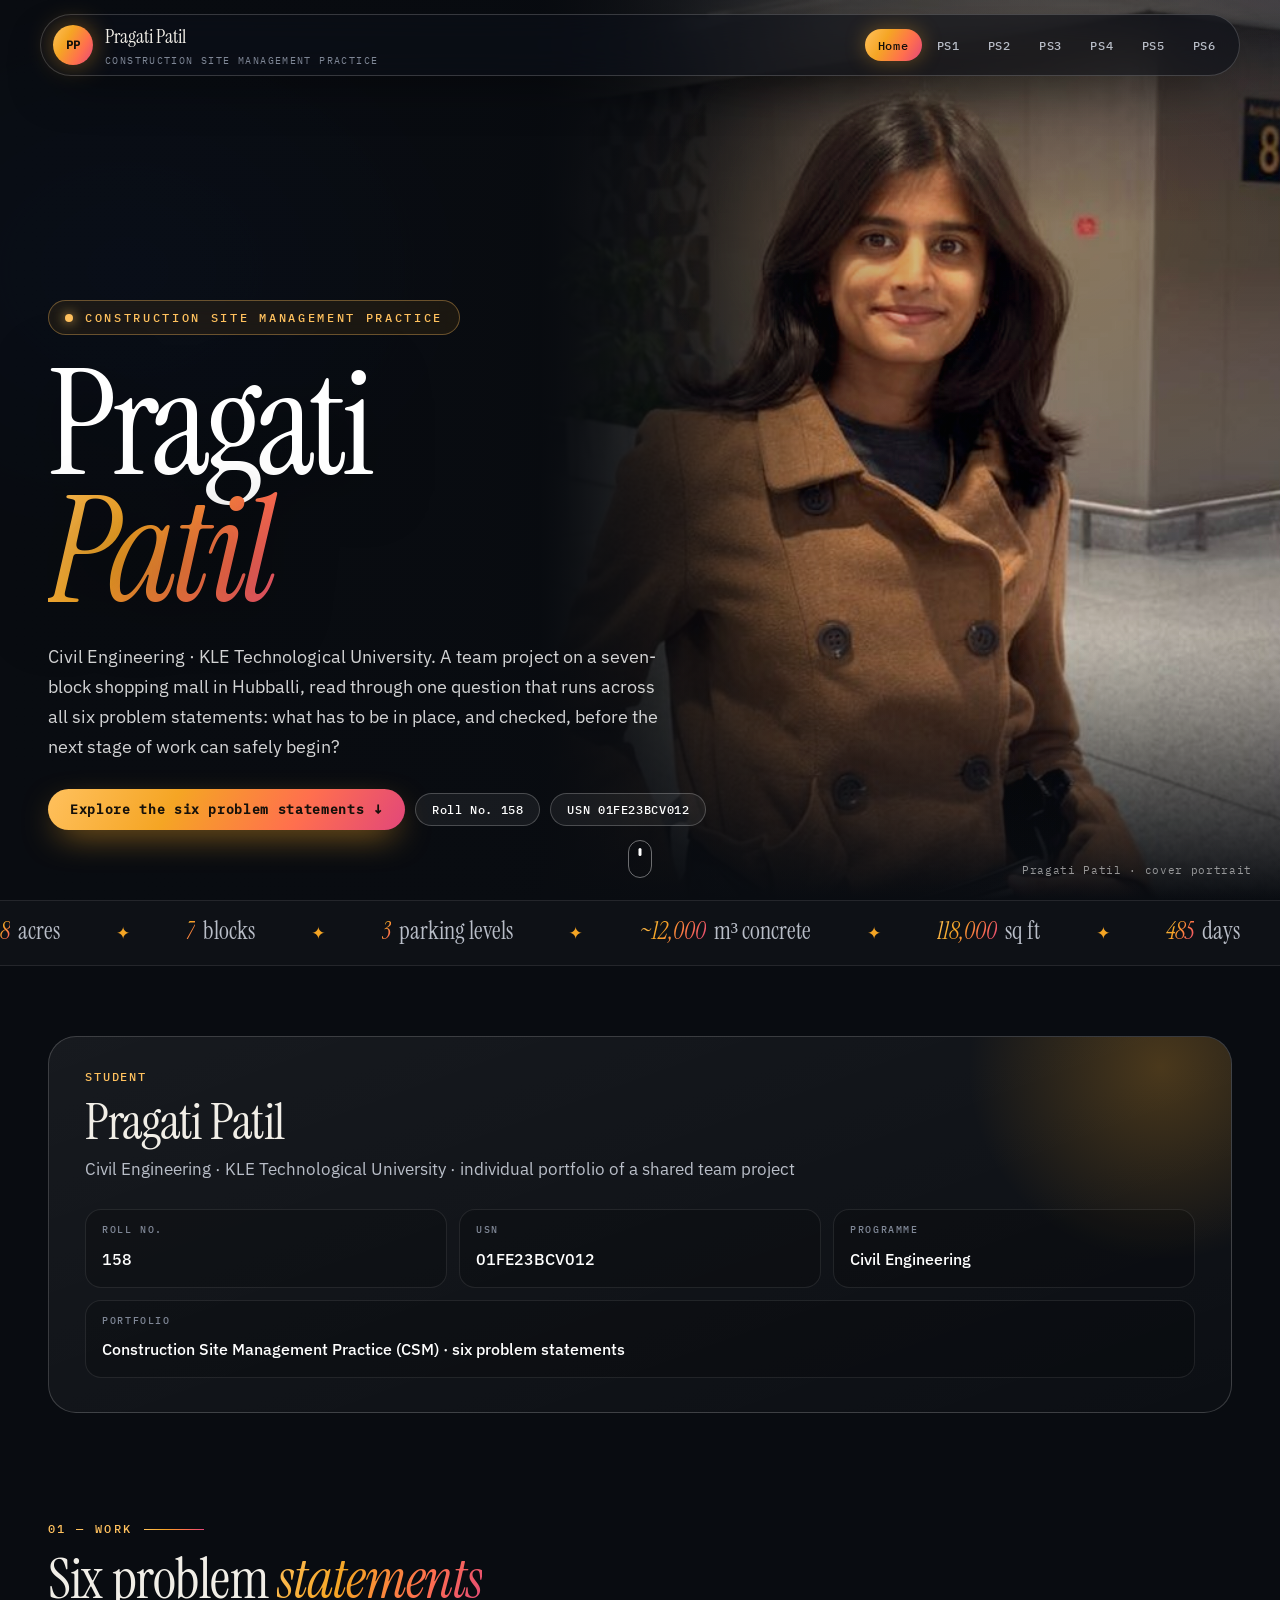
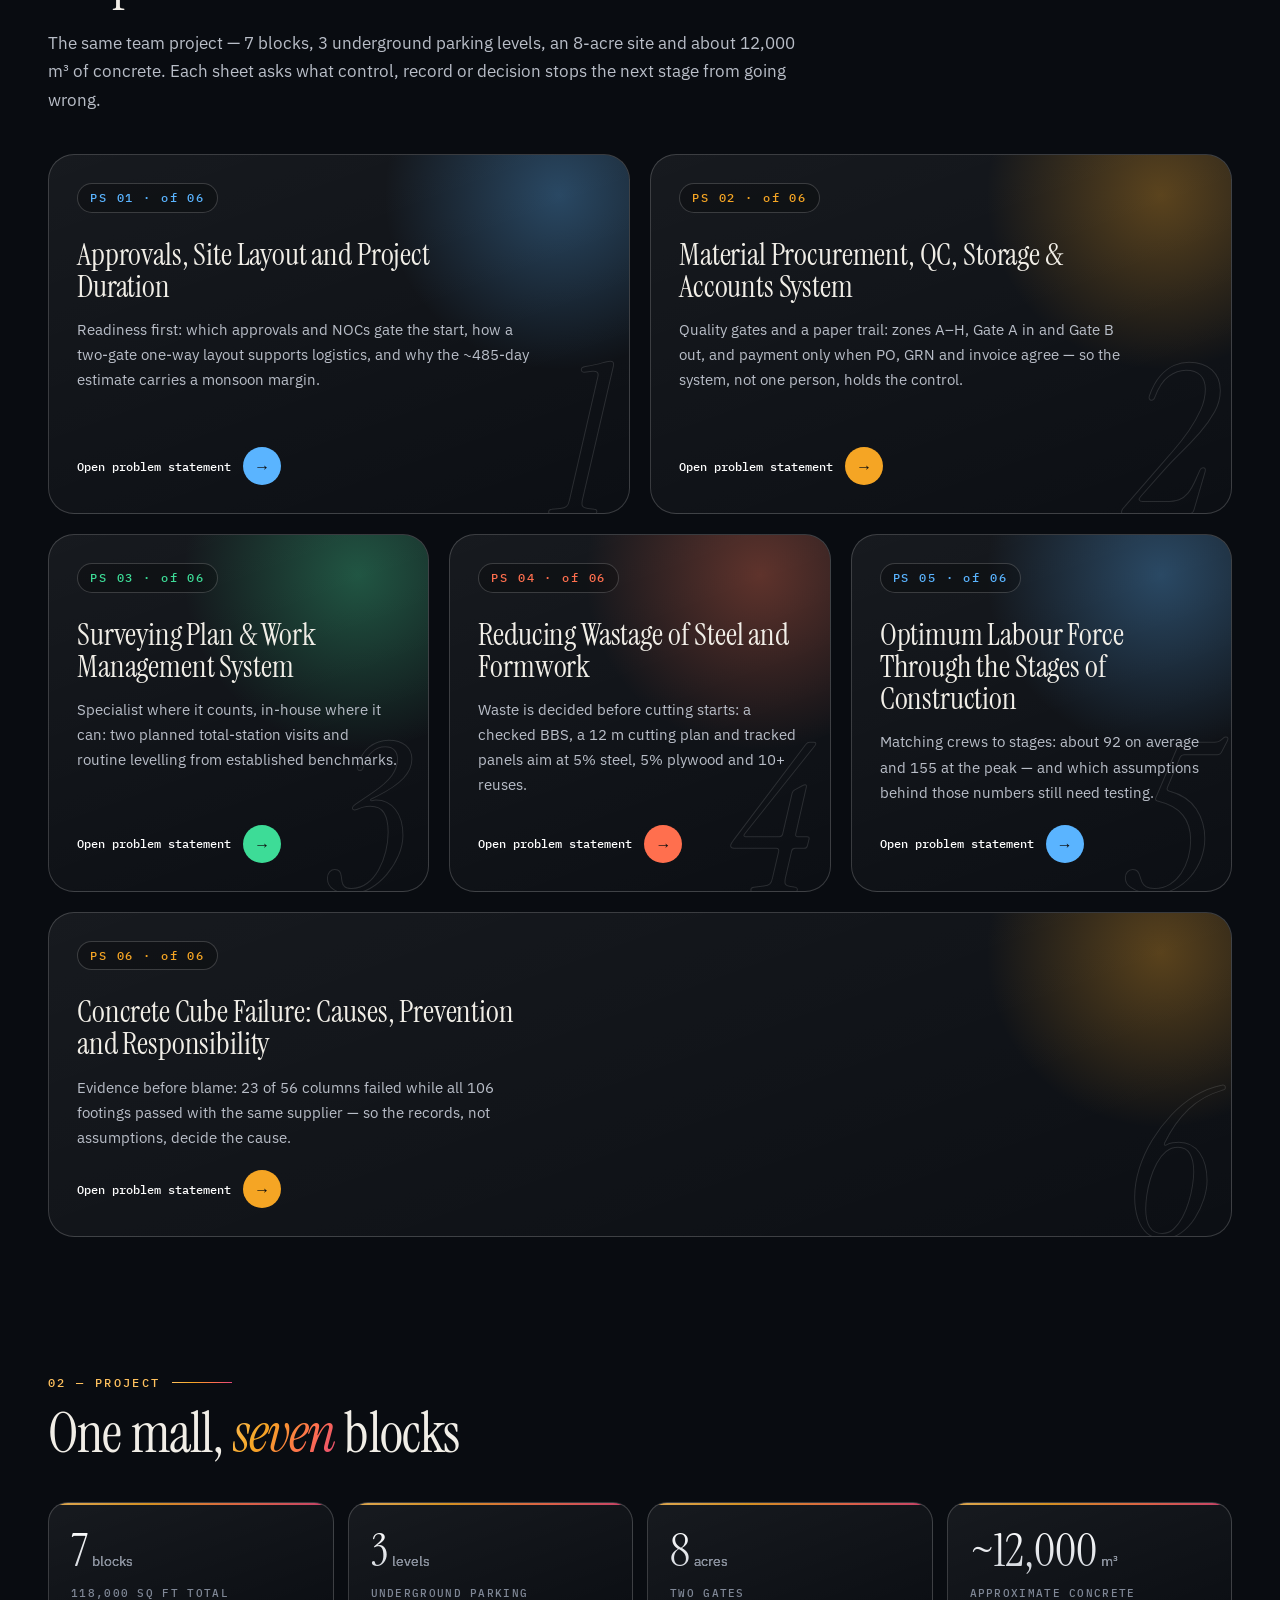
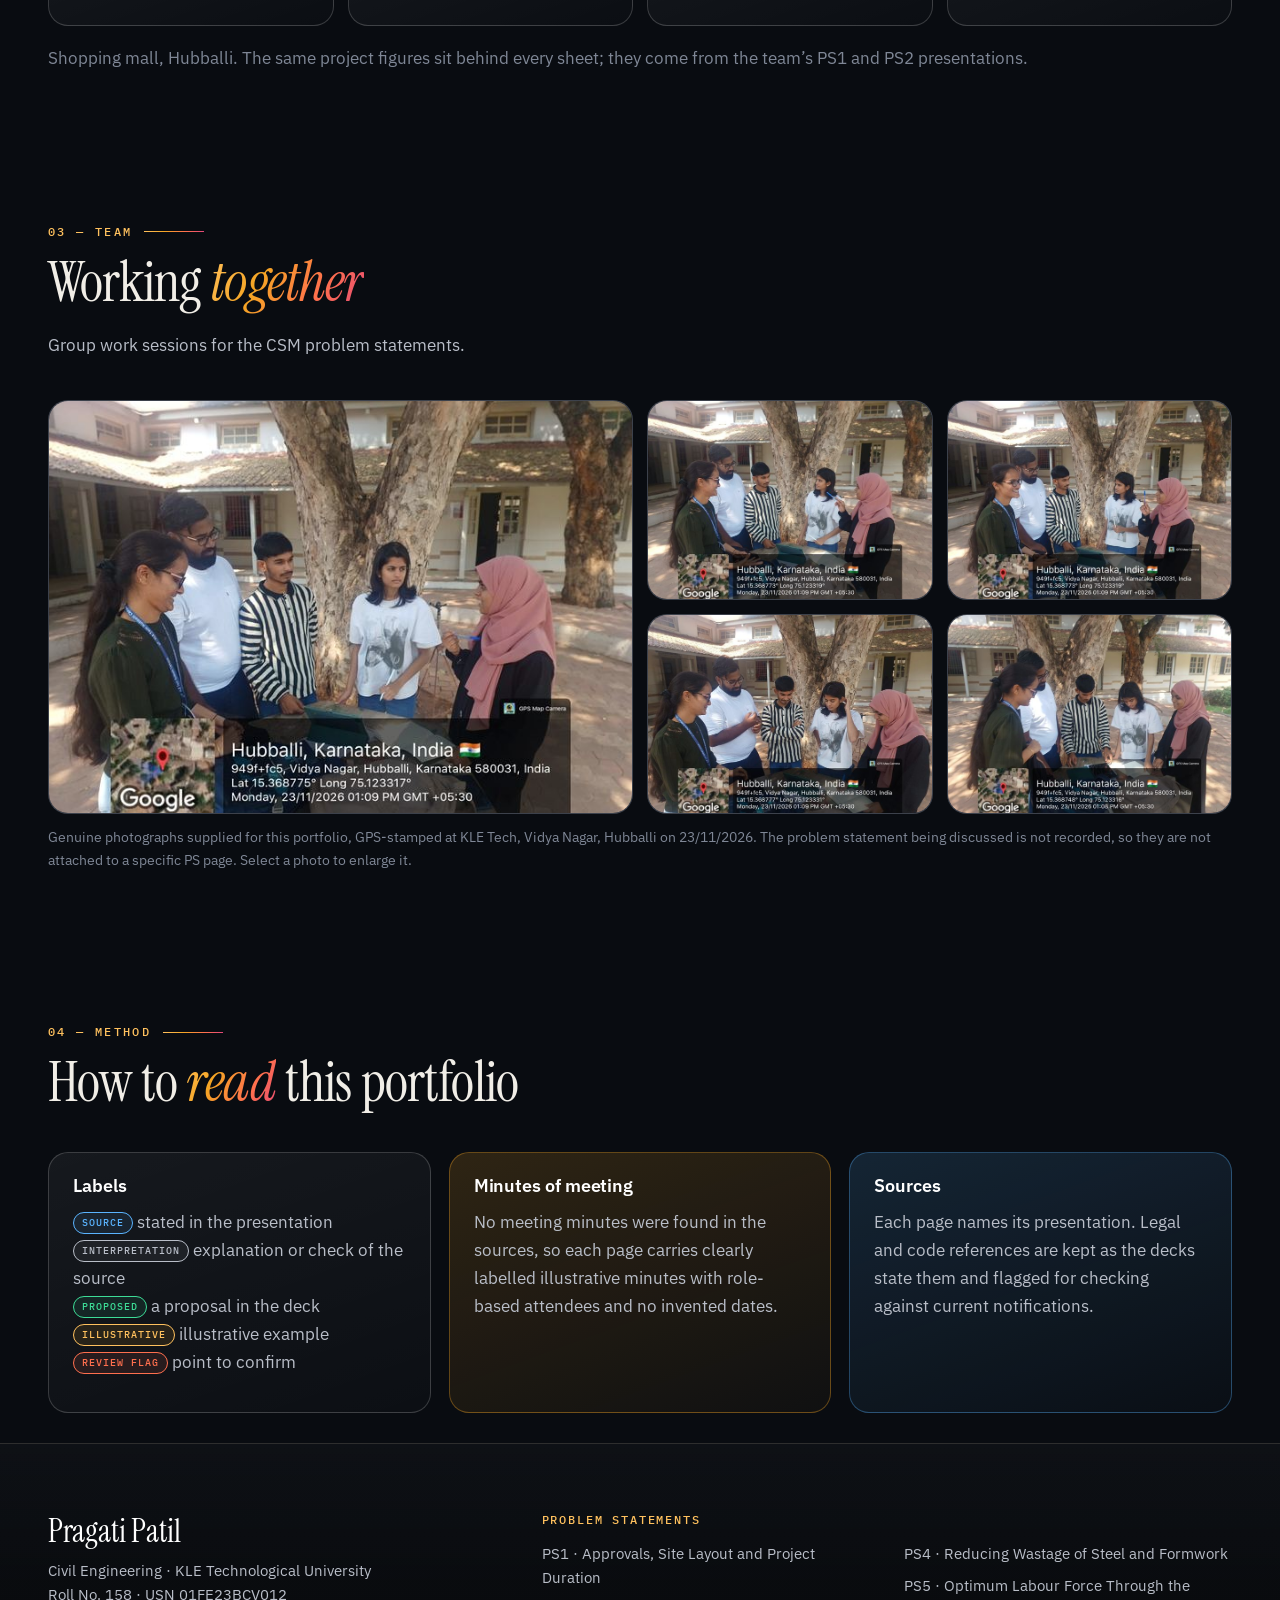
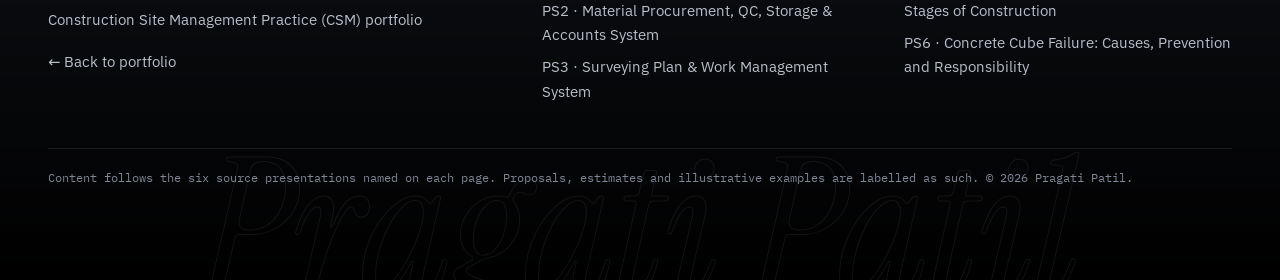
==== commit aabf503a: "Update name to Pragati Patil across entire portfolio" ====
--- a/index.html
+++ b/index.html
@@ -1,13 +1,13 @@
-<!DOCTYPE html>
+﻿<!DOCTYPE html>
 <html lang="en">
 <head>
 <meta charset="utf-8">
 <meta name="viewport" content="width=device-width, initial-scale=1">
-<title>Pragati Patel — Construction Site Management Practice Portfolio</title>
-<meta name="description" content="Construction Site Management Practice (CSM) portfolio of Pragati Patel, Roll No. 158, USN 01FE23BCV012, Civil Engineering, KLE Technological University.">
-<meta name="author" content="Pragati Patel">
-<meta property="og:title" content="Pragati Patel — Construction Site Management Practice Portfolio">
-<meta property="og:description" content="Construction Site Management Practice (CSM) portfolio of Pragati Patel, Roll No. 158, USN 01FE23BCV012, Civil Engineering, KLE Technological University.">
+<title>Pragati Patil — Construction Site Management Practice Portfolio</title>
+<meta name="description" content="Construction Site Management Practice (CSM) portfolio of Pragati Patil, Roll No. 158, USN 01FE23BCV012, Civil Engineering, KLE Technological University.">
+<meta name="author" content="Pragati Patil">
+<meta property="og:title" content="Pragati Patil — Construction Site Management Practice Portfolio">
+<meta property="og:description" content="Construction Site Management Practice (CSM) portfolio of Pragati Patil, Roll No. 158, USN 01FE23BCV012, Civil Engineering, KLE Technological University.">
 <meta name="theme-color" content="#191C1F">
 <link rel="icon" href="assets/icons/favicon.svg" type="image/svg+xml">
 <link rel="stylesheet" href="assets/css/main.css">
@@ -15,21 +15,21 @@
 <a class="skip" href="#main">Skip to content</a>
 <div class="progress" aria-hidden="true"></div>
 <header class="site-head"><div class="wrap">
-  <a class="brand" href="index.html" aria-label="Pragati Patel — portfolio home"><span class="mk">PP</span><span><b>Pragati Patel</b><small>Construction Site Management Practice</small></span></a>
+  <a class="brand" href="index.html" aria-label="Pragati Patil — portfolio home"><span class="mk">PP</span><span><b>Pragati Patil</b><small>Construction Site Management Practice</small></span></a>
   <button class="menu-btn" aria-expanded="false" aria-controls="site-nav">Menu</button>
   <nav id="site-nav" class="nav" aria-label="Main"><a href="index.html" aria-current="page">Home</a><a href="problem-statements/ps1.html">PS1</a><a href="problem-statements/ps2.html">PS2</a><a href="problem-statements/ps3.html">PS3</a><a href="problem-statements/ps4.html">PS4</a><a href="problem-statements/ps5.html">PS5</a><a href="problem-statements/ps6.html">PS6</a></nav>
 </div></header><main id="main"><figure class="hero portrait">
-  <picture><source media="(max-width:700px)" srcset="assets/images/hero-cover-sm.jpg"><img src="assets/images/hero-cover.jpg" alt="Portrait of Pragati Patel in a brown double-breasted coat, standing indoors and smiling" fetchpriority="high"></picture>
+  <picture><source media="(max-width:700px)" srcset="assets/images/hero-cover-sm.jpg"><img src="assets/images/hero-cover.jpg" alt="Portrait of Pragati Patil in a brown double-breasted coat, standing indoors and smiling" fetchpriority="high"></picture>
   <div class="wrap">
     <div class="eyebrow">Construction Site Management Practice</div>
-    <h1><span class="l1">Pragati</span><em>Patel</em></h1>
+    <h1><span class="l1">Pragati</span><em>Patil</em></h1>
     <p class="lede">Civil Engineering · KLE Technological University. A team project on a seven-block shopping mall in Hubballi, read through one question that runs across all six problem statements: what has to be in place, and checked, before the next stage of work can safely begin?</p>
     <div class="meta"><a class="btn" href="#problems">Explore the six problem statements <span aria-hidden="true">↓</span></a><span class="chip">Roll No. 158</span><span class="chip">USN 01FE23BCV012</span></div>
   </div>
-  <figcaption>Pragati Patel · cover portrait</figcaption>
+  <figcaption>Pragati Patil · cover portrait</figcaption>
   <span class="scrollcue" aria-hidden="true"></span>
 </figure><div class="ticker" aria-hidden="true"><div class="track"><span><b>8</b>acres</span><i>✦</i><span><b>7</b>blocks</span><i>✦</i><span><b>3</b>parking levels</span><i>✦</i><span><b>~12,000</b>m³ concrete</span><i>✦</i><span><b>118,000</b>sq ft</span><i>✦</i><span><b>485</b>days</span><i>✦</i><span><b>155</b>peak workforce</span><i>✦</i><span><b>10+</b>formwork reuses</span><i>✦</i><span><b>8</b>acres</span><i>✦</i><span><b>7</b>blocks</span><i>✦</i><span><b>3</b>parking levels</span><i>✦</i><span><b>~12,000</b>m³ concrete</span><i>✦</i><span><b>118,000</b>sq ft</span><i>✦</i><span><b>485</b>days</span><i>✦</i><span><b>155</b>peak workforce</span><i>✦</i><span><b>10+</b>formwork reuses</span><i>✦</i></div></div><div class="wrap"><div class="idbento solo reveal">
-  <div class="idcard"><h4>Student</h4><h2>Pragati Patel</h2><p class="role">Civil Engineering · KLE Technological University · individual portfolio of a shared team project</p>
+  <div class="idcard"><h4>Student</h4><h2>Pragati Patil</h2><p class="role">Civil Engineering · KLE Technological University · individual portfolio of a shared team project</p>
     <div class="idgrid">
       <div><label>Roll no.</label><span>158</span></div><div><label>USN</label><span>01FE23BCV012</span></div><div><label>Programme</label><span>Civil Engineering</span></div>
       <div class="wide"><label>Portfolio</label><span>Construction Site Management Practice (CSM) · six problem statements</span></div>
@@ -56,11 +56,11 @@
 <div class="card slate"><h3>Sources</h3><p>Each page names its presentation. Legal and code references are kept as the decks state them and flagged for checking against current notifications.</p></div>
 </div></section></div></main><footer class="site-foot"><div class="wrap">
   <div class="cols">
-    <div><b>Pragati Patel</b>Civil Engineering · KLE Technological University<br>Roll No. 158 · USN 01FE23BCV012<br>Construction Site Management Practice (CSM) portfolio<p style="margin-top:14px"><a href="index.html">← Back to portfolio</a></p></div>
+    <div><b>Pragati Patil</b>Civil Engineering · KLE Technological University<br>Roll No. 158 · USN 01FE23BCV012<br>Construction Site Management Practice (CSM) portfolio<p style="margin-top:14px"><a href="index.html">← Back to portfolio</a></p></div>
     <div><h4>Problem statements</h4><a href="problem-statements/ps1.html">PS1 · Approvals, Site Layout and Project Duration</a><a href="problem-statements/ps2.html">PS2 · Material Procurement, QC, Storage & Accounts System</a><a href="problem-statements/ps3.html">PS3 · Surveying Plan & Work Management System</a></div>
     <div><h4>&nbsp;</h4><a href="problem-statements/ps4.html">PS4 · Reducing Wastage of Steel and Formwork</a><a href="problem-statements/ps5.html">PS5 · Optimum Labour Force Through the Stages of Construction</a><a href="problem-statements/ps6.html">PS6 · Concrete Cube Failure: Causes, Prevention and Responsibility</a></div>
   </div>
-  <div class="base">Content follows the six source presentations named on each page. Proposals, estimates and illustrative examples are labelled as such. © <span data-year>2026</span> Pragati Patel.</div>
+  <div class="base">Content follows the six source presentations named on each page. Proposals, estimates and illustrative examples are labelled as such. © <span data-year>2026</span> Pragati Patil.</div>
 </div></footer>
 <dialog class="lb" id="lb" aria-label="Enlarged image"><button type="button">Close ✕</button><img src="data:," alt=""><p></p></dialog>
 <script src="assets/js/main.js" defer></script>
--- a/assets/css/main.css
+++ b/assets/css/main.css
@@ -1,5 +1,5 @@
-/* ==========================================================================
-   Pragati Patel — CSM portfolio
+﻿/* ==========================================================================
+   Pragati Patil — CSM portfolio
    "Night pour": deep basalt canvas, molten amber, cyan survey light, glass panels.
    ========================================================================== */
 @font-face{font-family:"Instrument Serif";font-style:normal;font-weight:400;font-display:swap;src:url("../fonts/instrument-serif-latin-400-normal.woff2") format("woff2")}
@@ -296,7 +296,7 @@
 .pager .nx{text-align:right}
 @media (max-width:620px){.pager{grid-template-columns:1fr}.pager .nx{text-align:left}}
 .site-foot{position:relative;overflow:hidden;border-top:1px solid var(--line-2);background:linear-gradient(180deg,rgba(255,255,255,.02),#000);color:var(--ink-2);padding:70px 0 34px;font-size:.92rem}
-.site-foot::before{content:"Pragati Patel";position:absolute;left:50%;bottom:-0.24em;transform:translateX(-50%);white-space:nowrap;font:italic 400 clamp(5rem,15vw,15rem)/1 var(--serif);color:transparent;-webkit-text-stroke:1px rgba(255,255,255,.07);pointer-events:none}
+.site-foot::before{content:"Pragati Patil";position:absolute;left:50%;bottom:-0.24em;transform:translateX(-50%);white-space:nowrap;font:italic 400 clamp(5rem,15vw,15rem)/1 var(--serif);color:transparent;-webkit-text-stroke:1px rgba(255,255,255,.07);pointer-events:none}
 .site-foot .cols{position:relative;display:grid;grid-template-columns:1.4fr 1fr 1fr;gap:34px}
 .site-foot b{font:400 2rem/1.1 var(--serif);color:#fff;display:block;margin-bottom:10px}
 .site-foot a{color:var(--ink-2);text-decoration:none;display:block;padding:4px 0}
